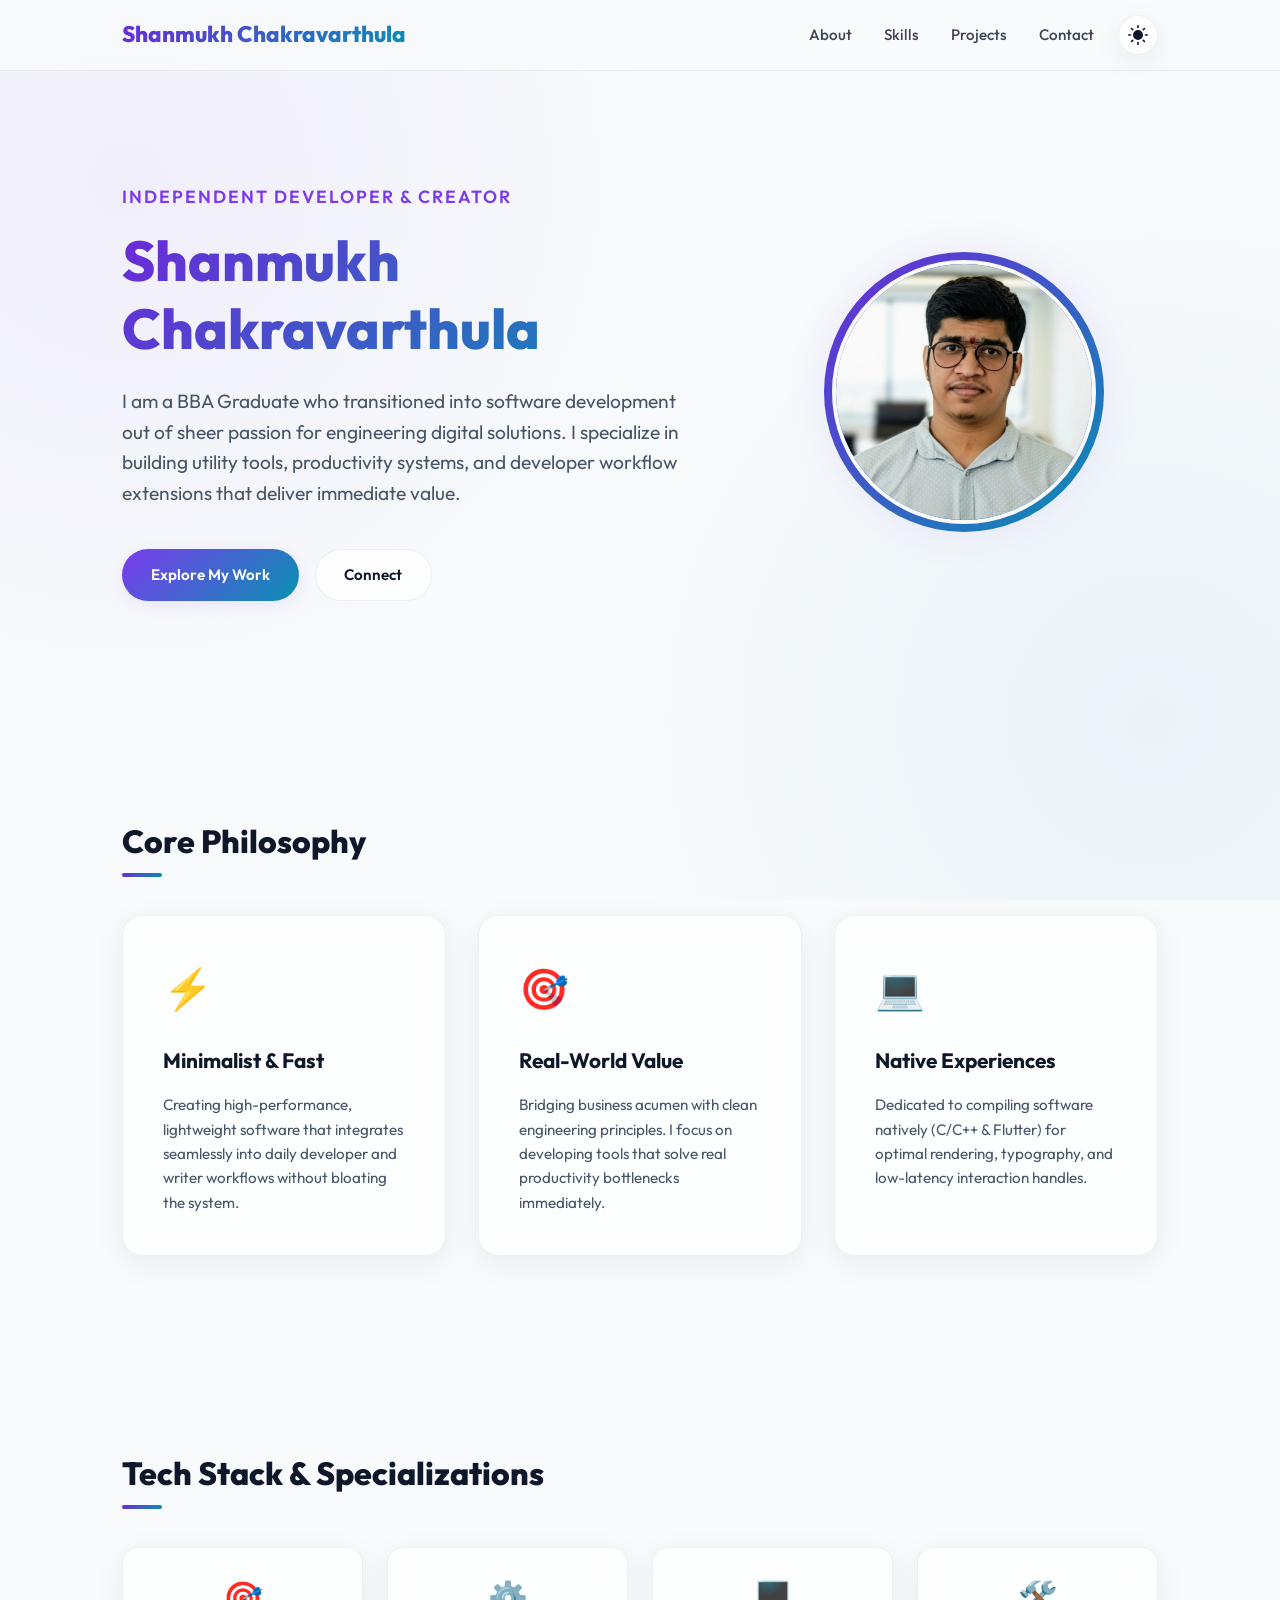
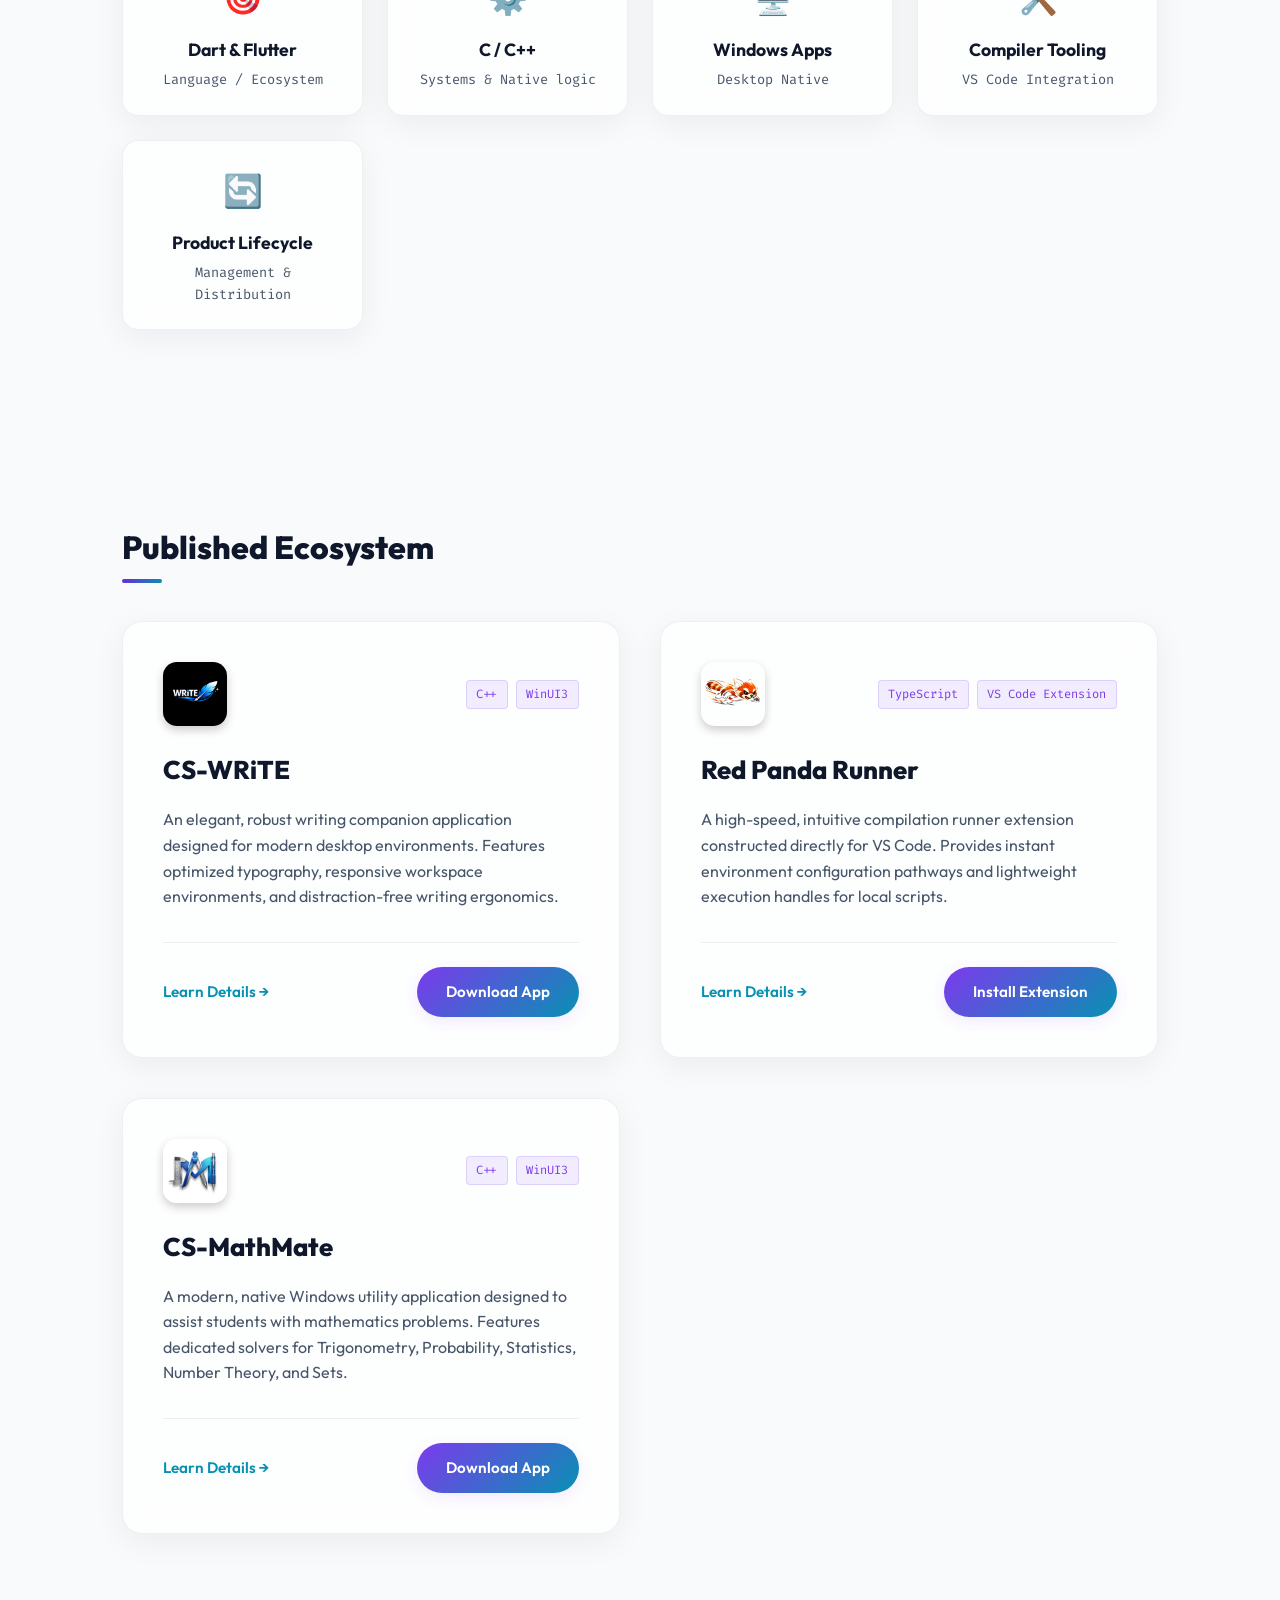
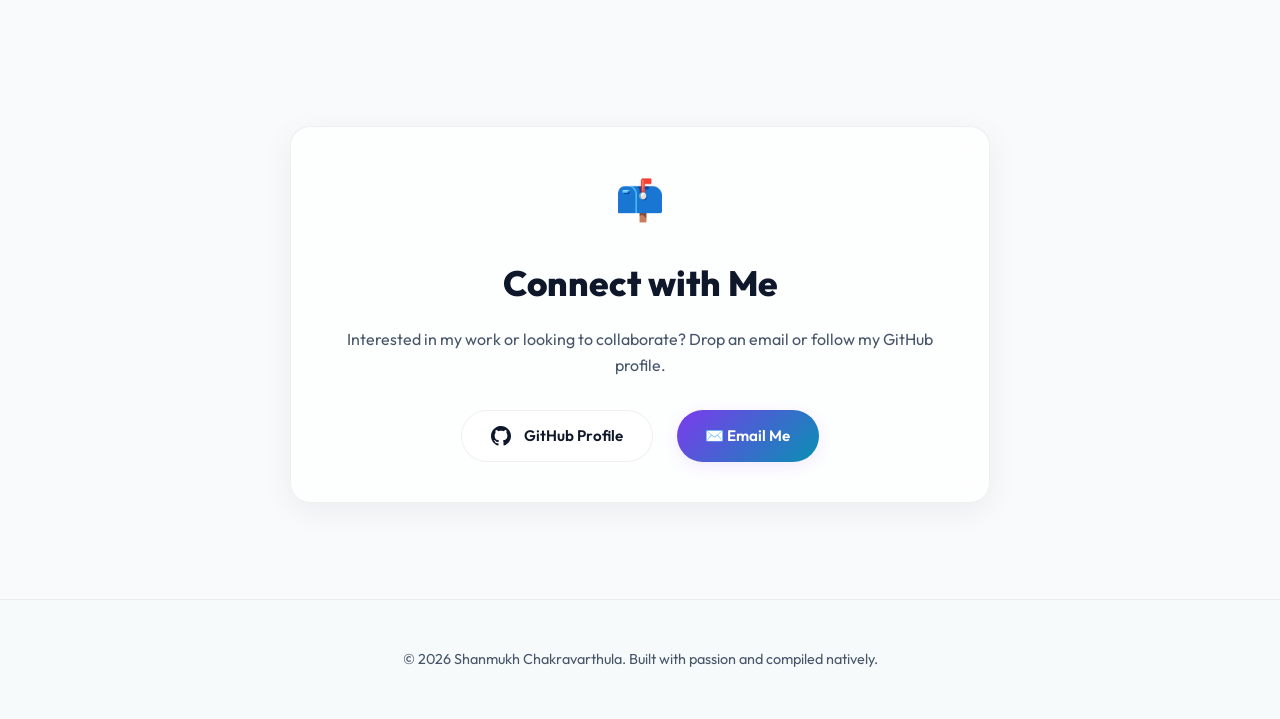
==== index.html @ ce181f71 "Initialize premium personal portfolio website with custom subpages" ====
<!DOCTYPE html>
<html lang="en">
<head>
    <meta charset="UTF-8">
    <meta http-equiv="X-UA-Compatible" content="IE=edge">
    <meta name="viewport" content="width=device-width, initial-scale=1.0">
    <title>Shanmukh Chakravarthula | Portfolio</title>
    
    <!-- Meta Descriptions for SEO -->
    <meta name="description" content="Portfolio of Shanmukh Chakravarthula - A BBA graduate turned Software Developer specializing in utility tools, productivity systems, and native developer workflow extensions.">
    <meta name="keywords" content="Shanmukh Chakravarthula, Software Developer, Flutter, Dart, C, C++, CS-WRiTE, Red Panda Runner, Developer Tooling">
    
    <!-- Open Graph / Facebook -->
    <meta property="og:type" content="website">
    <meta property="og:url" content="https://shanmukh-chakravarthula.github.io/">
    <meta property="og:title" content="Shanmukh Chakravarthula | Portfolio">
    <meta property="og:description" content="Utility tools, productivity systems, and developer workflow extensions. Built with Dart, Flutter, C, and C++.">
    
    <!-- Stylesheets -->
    <link rel="stylesheet" href="style.css">
</head>
<body>

    <!-- Header / Navbar -->
    <header>
        <div class="container nav-wrapper">
            <a href="index.html" class="logo" id="nav-logo">Shanmukh Chakravarthula</a>
            <div class="nav-actions">
                <ul class="nav-links">
                    <li><a href="#about">About</a></li>
                    <li><a href="#tech">Skills</a></li>
                    <li><a href="#projects">Projects</a></li>
                    <li><a href="#contact">Contact</a></li>
                </ul>
                <button class="theme-toggle-btn" aria-label="Toggle theme" id="theme-toggle">
                    <!-- Sun Icon -->
                    <svg class="sun-icon" viewBox="0 0 24 24" fill="none" stroke="currentColor" stroke-width="2" stroke-linecap="round" stroke-linejoin="round">
                        <circle cx="12" cy="12" r="5"></circle>
                        <line x1="12" y1="1" x2="12" y2="3"></line>
                        <line x1="12" y1="21" x2="12" y2="23"></line>
                        <line x1="4.22" y1="4.22" x2="5.64" y2="5.64"></line>
                        <line x1="18.36" y1="18.36" x2="19.78" y2="19.78"></line>
                        <line x1="1" y1="12" x2="3" y2="12"></line>
                        <line x1="21" y1="12" x2="23" y2="12"></line>
                        <line x1="4.22" y1="19.78" x2="5.64" y2="18.36"></line>
                        <line x1="18.36" y1="5.64" x2="19.78" y2="4.22"></line>
                    </svg>
                    <!-- Moon Icon -->
                    <svg class="moon-icon" viewBox="0 0 24 24" fill="none" stroke="currentColor" stroke-width="2" stroke-linecap="round" stroke-linejoin="round">
                        <path d="M21 12.79A9 9 0 1 1 11.21 3 7 7 0 0 0 21 12.79z"></path>
                    </svg>
                </button>
            </div>
        </div>
    </header>

    <!-- Hero Section -->
    <section class="hero" id="home">
        <div class="container hero-grid">
            <div class="hero-content">
                <span class="hero-subtitle">Independent Developer & Creator</span>
                <h1 class="hero-title">Shanmukh Chakravarthula</h1>
                <p class="hero-desc">
                    I am a BBA Graduate who transitioned into software development out of sheer passion for engineering digital solutions. I specialize in building utility tools, productivity systems, and developer workflow extensions that deliver immediate value.
                </p>
                <div class="hero-buttons">
                    <a href="#projects" class="btn btn-primary" id="btn-hero-projects">Explore My Work</a>
                    <a href="#contact" class="btn btn-secondary" id="btn-hero-contact">Connect</a>
                </div>
            </div>
            <div class="hero-avatar">
                <div class="avatar-wrapper">
                    <img src="assets/profile.webp" alt="Shanmukh Chakravarthula Profile">
                </div>
            </div>
        </div>
    </section>

    <!-- About / Philosophy Section -->
    <section class="section" id="about">
        <div class="container">
            <h2 class="section-title">Core Philosophy</h2>
            <div class="philosophy-grid">
                <!-- Card 1 -->
                <div class="glass-card">
                    <span class="card-icon">⚡</span>
                    <h3 class="card-title">Minimalist & Fast</h3>
                    <p class="card-desc">Creating high-performance, lightweight software that integrates seamlessly into daily developer and writer workflows without bloating the system.</p>
                </div>
                <!-- Card 2 -->
                <div class="glass-card">
                    <span class="card-icon">🎯</span>
                    <h3 class="card-title">Real-World Value</h3>
                    <p class="card-desc">Bridging business acumen with clean engineering principles. I focus on developing tools that solve real productivity bottlenecks immediately.</p>
                </div>
                <!-- Card 3 -->
                <div class="glass-card">
                    <span class="card-icon">💻</span>
                    <h3 class="card-title">Native Experiences</h3>
                    <p class="card-desc">Dedicated to compiling software natively (C/C++ & Flutter) for optimal rendering, typography, and low-latency interaction handles.</p>
                </div>
            </div>
        </div>
    </section>

    <!-- Tech Stack Section -->
    <section class="section" id="tech">
        <div class="container">
            <h2 class="section-title">Tech Stack & Specializations</h2>
            <div class="tech-grid">
                <!-- Tech 1 -->
                <div class="tech-card">
                    <div class="tech-logo">🎯</div>
                    <div class="tech-name">Dart & Flutter</div>
                    <div class="tech-type">Language / Ecosystem</div>
                </div>
                <!-- Tech 2 -->
                <div class="tech-card">
                    <div class="tech-logo">⚙️</div>
                    <div class="tech-name">C / C++</div>
                    <div class="tech-type">Systems & Native logic</div>
                </div>
                <!-- Tech 3 -->
                <div class="tech-card">
                    <div class="tech-logo">🖥️</div>
                    <div class="tech-name">Windows Apps</div>
                    <div class="tech-type">Desktop Native</div>
                </div>
                <!-- Tech 4 -->
                <div class="tech-card">
                    <div class="tech-logo">🛠️</div>
                    <div class="tech-name">Compiler Tooling</div>
                    <div class="tech-type">VS Code Integration</div>
                </div>
                <!-- Tech 5 -->
                <div class="tech-card">
                    <div class="tech-logo">🔄</div>
                    <div class="tech-name">Product Lifecycle</div>
                    <div class="tech-type">Management & Distribution</div>
                </div>
            </div>
        </div>
    </section>

    <!-- Projects Section -->
    <section class="section" id="projects">
        <div class="container">
            <h2 class="section-title">Published Ecosystem</h2>
            <div class="projects-grid">
                
                <!-- Project: CS-WRiTE -->
                <div class="glass-card project-card">
                    <div class="project-header">
                        <img src="assets/cs-write.png" alt="CS-WRiTE Logo" class="project-logo-img">
                        <div class="project-tags">
                            <span class="tag">C++</span>
                            <span class="tag">WinUI3</span>
                        </div>
                    </div>
                    <a href="cs-write.html" class="project-name-link" id="link-cs-write">CS-WRiTE</a>
                    <p class="project-desc">
                        An elegant, robust writing companion application designed for modern desktop environments. Features optimized typography, responsive workspace environments, and distraction-free writing ergonomics.
                    </p>
                    <div class="project-footer">
                        <a href="cs-write.html" class="project-link-local" id="link-learn-cs-write">Learn Details &rarr;</a>
                        <a href="https://apps.microsoft.com/detail/9NC2K0ZTNJC6?hl=en-us&gl=IN&ocid=pdpshare" target="_blank" rel="noopener noreferrer" class="btn btn-primary" id="btn-dl-cs-write">Download App</a>
                    </div>
                </div>

                <!-- Project: Red Panda Runner -->
                <div class="glass-card project-card">
                    <div class="project-header">
                        <img src="assets/red-panda-runner.png" alt="Red Panda Runner Logo" class="project-logo-img">
                        <div class="project-tags">
                            <span class="tag">TypeScript</span>
                            <span class="tag">VS Code Extension</span>
                        </div>
                    </div>
                    <a href="red-panda-runner.html" class="project-name-link" id="link-red-panda-runner">Red Panda Runner</a>
                    <p class="project-desc">
                        A high-speed, intuitive compilation runner extension constructed directly for VS Code. Provides instant environment configuration pathways and lightweight execution handles for local scripts.
                    </p>
                    <div class="project-footer">
                        <a href="red-panda-runner.html" class="project-link-local" id="link-learn-red-panda">Learn Details &rarr;</a>
                        <a href="https://marketplace.visualstudio.com/items?itemName=Shanmukh-Chakravarthula.red-panda-runner" target="_blank" rel="noopener noreferrer" class="btn btn-primary" id="btn-dl-red-panda">Install Extension</a>
                    </div>
                </div>

                <!-- Project: CS-MathMate -->
                <div class="glass-card project-card">
                    <div class="project-header">
                        <img src="assets/cs-mathmate.webp" alt="CS-MathMate Logo" class="project-logo-img">
                        <div class="project-tags">
                            <span class="tag">C++</span>
                            <span class="tag">WinUI3</span>
                        </div>
                    </div>
                    <a href="cs-mathmate.html" class="project-name-link" id="link-cs-mathmate">CS-MathMate</a>
                    <p class="project-desc">
                        A modern, native Windows utility application designed to assist students with mathematics problems. Features dedicated solvers for Trigonometry, Probability, Statistics, Number Theory, and Sets.
                    </p>
                    <div class="project-footer">
                        <a href="cs-mathmate.html" class="project-link-local" id="link-learn-cs-mathmate">Learn Details &rarr;</a>
                        <a href="https://apps.microsoft.com/detail/9p4pvxg3t9zk?hl=en-US&gl=IN" target="_blank" rel="noopener noreferrer" class="btn btn-primary" id="btn-dl-cs-mathmate">Download App</a>
                    </div>
                </div>

            </div>
        </div>
    </section>

    <!-- Contact Section -->
    <section class="section" id="contact">
        <div class="container">
            <div class="glass-card contact-card">
                <span class="card-icon">📫</span>
                <h2 class="contact-title">Connect with Me</h2>
                <p class="contact-desc">
                    Interested in my work or looking to collaborate? Drop an email or follow my GitHub profile.
                </p>
                <div class="contact-links">
                    <a href="https://github.com/Shanmukh-Chakravarthula" target="_blank" rel="noopener noreferrer" class="btn btn-secondary" id="btn-contact-github">
                        <svg width="20" height="20" fill="currentColor" viewBox="0 0 24 24" style="vertical-align: middle; margin-right: 5px;">
                            <path d="M12 0c-6.626 0-12 5.373-12 12 0 5.302 3.438 9.8 8.207 11.387.599.111.793-.261.793-.577v-2.234c-3.338.726-4.033-1.416-4.033-1.416-.546-1.387-1.333-1.756-1.333-1.756-1.089-.745.083-.729.083-.729 1.205.084 1.839 1.237 1.839 1.237 1.07 1.834 2.807 1.304 3.492.997.107-.775.418-1.305.762-1.604-2.665-.305-5.467-1.334-5.467-5.931 0-1.311.469-2.381 1.236-3.221-.124-.303-.535-1.524.117-3.176 0 0 1.008-.322 3.301 1.23.957-.266 1.983-.399 3.003-.404 1.02.005 2.047.138 3.006.404 2.291-1.552 3.297-1.23 3.297-1.23.653 1.653.242 2.874.118 3.176.77.84 1.235 1.911 1.235 3.221 0 4.609-2.807 5.624-5.479 5.921.43.372.823 1.102.823 2.222v3.293c0 .319.192.694.801.576 4.765-1.589 8.199-6.086 8.199-11.386 0-6.627-5.373-12-12-12z"/>
                        </svg>
                        GitHub Profile
                    </a>
                    <a href="mailto:correct_18wavy@icloud.com" class="btn btn-primary" id="btn-contact-email">
                        ✉️ Email Me
                    </a>
                </div>
            </div>
        </div>
    </section>

    <!-- Footer -->
    <footer>
        <div class="container">
            <p class="footer-text">&copy; 2026 Shanmukh Chakravarthula. Built with passion and compiled natively.</p>
        </div>
    </footer>

    <!-- Scripts -->
    <script src="script.js"></script>
</body>
</html>
---- style.css ----
@import url('https://fonts.googleapis.com/css2?family=Outfit:wght@300;400;500;600;700;800&family=Fira+Code:wght@400;500&display=swap');

:root {
    --bg-color: #080c14;
    --bg-glow-1: radial-gradient(circle at 10% 20%, rgba(139, 92, 246, 0.15) 0%, transparent 40%);
    --bg-glow-2: radial-gradient(circle at 90% 80%, rgba(6, 182, 212, 0.12) 0%, transparent 40%);
    --card-bg: rgba(17, 24, 39, 0.6);
    --card-border: rgba(255, 255, 255, 0.06);
    --card-hover-border: rgba(139, 92, 246, 0.4);
    --text-color: #f3f4f6;
    --text-muted: #9ca3af;
    --accent-1: #8b5cf6; /* Indigo/Violet */
    --accent-2: #06b6d4; /* Cyan */
    --gradient-hero: linear-gradient(135deg, #a78bfa, #06b6d4);
    --gradient-btn: linear-gradient(135deg, #7c3aed, #0891b2);
    --gradient-btn-hover: linear-gradient(135deg, #6d28d9, #0891b2);
    --nav-bg: rgba(8, 12, 20, 0.7);
    --shadow-color: rgba(0, 0, 0, 0.4);
    --glow-color: rgba(139, 92, 246, 0.2);
    --card-shadow: 0 8px 32px 0 rgba(0, 0, 0, 0.37);
    --font-sans: 'Outfit', sans-serif;
    --font-mono: 'Fira Code', monospace;
    --transition: all 0.4s cubic-bezier(0.16, 1, 0.3, 1);
}

[data-theme="light"] {
    --bg-color: #f8fafc;
    --bg-glow-1: radial-gradient(circle at 10% 20%, rgba(124, 58, 237, 0.06) 0%, transparent 40%);
    --bg-glow-2: radial-gradient(circle at 90% 80%, rgba(8, 145, 178, 0.06) 0%, transparent 40%);
    --card-bg: rgba(255, 255, 255, 0.75);
    --card-border: rgba(0, 0, 0, 0.06);
    --card-hover-border: rgba(124, 58, 237, 0.3);
    --text-color: #0f172a;
    --text-muted: #475569;
    --accent-1: #7c3aed;
    --accent-2: #0891b2;
    --gradient-hero: linear-gradient(135deg, #6d28d9, #0891b2);
    --gradient-btn: linear-gradient(135deg, #7c3aed, #0891b2);
    --gradient-btn-hover: linear-gradient(135deg, #6d28d9, #0e7490);
    --nav-bg: rgba(248, 250, 252, 0.8);
    --shadow-color: rgba(15, 23, 42, 0.08);
    --glow-color: rgba(124, 58, 237, 0.1);
    --card-shadow: 0 8px 32px 0 rgba(15, 23, 42, 0.06);
}

* {
    margin: 0;
    padding: 0;
    box-sizing: border-box;
}

html {
    scroll-behavior: smooth;
}

body {
    background-color: var(--bg-color);
    background-image: var(--bg-glow-1), var(--bg-glow-2);
    background-attachment: fixed;
    color: var(--text-color);
    font-family: var(--font-sans);
    line-height: 1.6;
    overflow-x: hidden;
    transition: background-color 0.5s ease, color 0.5s ease;
}

/* Scrollbar Customization */
::-webkit-scrollbar {
    width: 8px;
}
::-webkit-scrollbar-track {
    background: var(--bg-color);
}
::-webkit-scrollbar-thumb {
    background: var(--card-border);
    border-radius: 4px;
}
::-webkit-scrollbar-thumb:hover {
    background: var(--accent-1);
}

/* Common Layout Containers */
.container {
    max-width: 1100px;
    margin: 0 auto;
    padding: 0 2rem;
}

/* Header & Navigation */
header {
    position: fixed;
    top: 0;
    left: 0;
    width: 100%;
    z-index: 1000;
    background-color: var(--nav-bg);
    backdrop-filter: blur(12px);
    -webkit-backdrop-filter: blur(12px);
    border-bottom: 1px solid var(--card-border);
    transition: var(--transition);
}

header.scrolled {
    box-shadow: var(--card-shadow);
}

.nav-wrapper {
    display: flex;
    justify-content: space-between;
    align-items: center;
    height: 70px;
}

.logo {
    font-size: 1.4rem;
    font-weight: 800;
    text-decoration: none;
    color: var(--text-color);
    background: var(--gradient-hero);
    -webkit-background-clip: text;
    -webkit-text-fill-color: transparent;
    transition: var(--transition);
}

.nav-actions {
    display: flex;
    align-items: center;
    gap: 1.5rem;
}

.nav-links {
    display: flex;
    align-items: center;
    list-style: none;
    gap: 2rem;
}

.nav-links a {
    text-decoration: none;
    color: var(--text-color);
    font-weight: 500;
    font-size: 0.95rem;
    transition: var(--transition);
    opacity: 0.8;
}

.nav-links a:hover {
    color: var(--accent-1);
    opacity: 1;
}

/* Theme Toggle Button */
.theme-toggle-btn {
    background: none;
    border: 1px solid var(--card-border);
    cursor: pointer;
    width: 40px;
    height: 40px;
    border-radius: 50%;
    display: flex;
    align-items: center;
    justify-content: center;
    color: var(--text-color);
    background-color: var(--card-bg);
    transition: var(--transition);
    box-shadow: var(--card-shadow);
}

.theme-toggle-btn:hover {
    border-color: var(--accent-1);
    transform: scale(1.05);
}

.theme-toggle-btn svg {
    width: 20px;
    height: 20px;
    fill: currentColor;
    transition: transform 0.5s ease;
}

[data-theme="light"] .theme-toggle-btn svg.moon-icon {
    display: none;
}
[data-theme="dark"] .theme-toggle-btn svg.sun-icon {
    display: none;
}

/* Hero Section */
.hero {
    padding: 10rem 0 6rem 0;
    position: relative;
    display: flex;
    align-items: center;
    min-height: 80vh;
}

.hero-grid {
    display: grid;
    grid-template-columns: 1.2fr 0.8fr;
    gap: 4rem;
    align-items: center;
}

.hero-content {
    display: flex;
    flex-direction: column;
}

.hero-subtitle {
    font-size: 1.1rem;
    font-weight: 600;
    color: var(--accent-1);
    letter-spacing: 2px;
    text-transform: uppercase;
    margin-bottom: 1rem;
}

.hero-title {
    font-size: 3.5rem;
    font-weight: 800;
    line-height: 1.2;
    margin-bottom: 1.5rem;
    background: var(--gradient-hero);
    -webkit-background-clip: text;
    -webkit-text-fill-color: transparent;
}

.hero-desc {
    font-size: 1.2rem;
    color: var(--text-muted);
    margin-bottom: 2.5rem;
    max-width: 600px;
}

.hero-buttons {
    display: flex;
    gap: 1rem;
}

.btn {
    display: inline-flex;
    align-items: center;
    justify-content: center;
    padding: 0.8rem 1.8rem;
    border-radius: 50px;
    font-weight: 600;
    font-size: 0.95rem;
    text-decoration: none;
    transition: var(--transition);
    cursor: pointer;
    gap: 0.5rem;
}

.btn-primary {
    background: var(--gradient-btn);
    color: #fff;
    border: none;
    box-shadow: 0 4px 15px var(--glow-color);
}

.btn-primary:hover {
    background: var(--gradient-btn-hover);
    transform: translateY(-2px);
    box-shadow: 0 6px 20px var(--glow-color);
}

.btn-secondary {
    background-color: var(--card-bg);
    color: var(--text-color);
    border: 1px solid var(--card-border);
}

.btn-secondary:hover {
    border-color: var(--accent-1);
    transform: translateY(-2px);
}

.hero-avatar {
    position: relative;
    display: flex;
    justify-content: center;
}

.avatar-wrapper {
    position: relative;
    width: 280px;
    height: 280px;
    border-radius: 50%;
    padding: 8px;
    background: var(--gradient-hero);
    box-shadow: 0 0 40px var(--glow-color);
    animation: float 6s ease-in-out infinite;
}

.avatar-wrapper img {
    width: 100%;
    height: 100%;
    border-radius: 50%;
    object-fit: cover;
    background-color: var(--bg-color);
    border: 4px solid var(--bg-color);
}

@keyframes float {
    0%, 100% { transform: translateY(0px); }
    50% { transform: translateY(-10px); }
}

/* Sections General */
.section {
    padding: 6rem 0;
}

.section-title {
    font-size: 2rem;
    font-weight: 800;
    margin-bottom: 3rem;
    position: relative;
    display: inline-block;
}

.section-title::after {
    content: '';
    position: absolute;
    bottom: -10px;
    left: 0;
    width: 40px;
    height: 4px;
    background: var(--gradient-hero);
    border-radius: 2px;
}

/* About / Philosophy Cards */
.philosophy-grid {
    display: grid;
    grid-template-columns: repeat(auto-fit, minmax(300px, 1fr));
    gap: 2rem;
}

.glass-card {
    background-color: var(--card-bg);
    border: 1px solid var(--card-border);
    border-radius: 20px;
    padding: 2.5rem;
    box-shadow: var(--card-shadow);
    backdrop-filter: blur(12px);
    -webkit-backdrop-filter: blur(12px);
    transition: var(--transition);
}

.glass-card:hover {
    border-color: var(--card-hover-border);
    transform: translateY(-5px);
    box-shadow: 0 12px 40px var(--glow-color);
}

.card-icon {
    font-size: 2.5rem;
    margin-bottom: 1.5rem;
    display: inline-block;
}

.card-title {
    font-size: 1.3rem;
    font-weight: 700;
    margin-bottom: 1rem;
}

.card-desc {
    color: var(--text-muted);
    font-size: 0.95rem;
}

/* Tech Stack Section */
.tech-grid {
    display: grid;
    grid-template-columns: repeat(auto-fit, minmax(220px, 1fr));
    gap: 1.5rem;
}

.tech-card {
    background-color: var(--card-bg);
    border: 1px solid var(--card-border);
    border-radius: 16px;
    padding: 1.5rem;
    text-align: center;
    box-shadow: var(--card-shadow);
    backdrop-filter: blur(12px);
    -webkit-backdrop-filter: blur(12px);
    transition: var(--transition);
}

.tech-card:hover {
    border-color: var(--accent-2);
    transform: scale(1.03);
}

.tech-logo {
    font-size: 2rem;
    margin-bottom: 0.8rem;
}

.tech-name {
    font-weight: 700;
    font-size: 1.1rem;
    margin-bottom: 0.3rem;
}

.tech-type {
    font-size: 0.85rem;
    color: var(--text-muted);
    font-family: var(--font-mono);
}

/* Projects Section */
.projects-grid {
    display: grid;
    grid-template-columns: repeat(auto-fit, minmax(400px, 1fr));
    gap: 2.5rem;
}

@media (max-width: 768px) {
    .projects-grid {
        grid-template-columns: 1fr;
    }
}

.project-card {
    display: flex;
    flex-direction: column;
    height: 100%;
}

.project-header {
    display: flex;
    justify-content: space-between;
    align-items: center;
    margin-bottom: 1.5rem;
}

.project-logo-img {
    width: 64px;
    height: 64px;
    border-radius: 14px;
    object-fit: cover;
    box-shadow: 0 4px 10px rgba(0,0,0,0.2);
}

.project-tags {
    display: flex;
    gap: 0.5rem;
}

.tag {
    font-family: var(--font-mono);
    font-size: 0.75rem;
    padding: 0.25rem 0.6rem;
    border-radius: 4px;
    background-color: rgba(139, 92, 246, 0.1);
    color: var(--accent-1);
    border: 1px solid rgba(139, 92, 246, 0.2);
}

.project-name-link {
    font-size: 1.6rem;
    font-weight: 800;
    color: var(--text-color);
    text-decoration: none;
    margin-bottom: 1rem;
    display: inline-block;
    transition: var(--transition);
}

.project-name-link:hover {
    color: var(--accent-1);
    padding-left: 5px;
}

.project-desc {
    color: var(--text-muted);
    font-size: 1rem;
    margin-bottom: 2rem;
    flex-grow: 1;
}

.project-footer {
    display: flex;
    justify-content: space-between;
    align-items: center;
    border-top: 1px solid var(--card-border);
    padding-top: 1.5rem;
}

.project-link-local {
    text-decoration: none;
    color: var(--accent-2);
    font-weight: 600;
    font-size: 0.95rem;
    display: inline-flex;
    align-items: center;
    gap: 0.3rem;
    transition: var(--transition);
}

.project-link-local:hover {
    color: var(--accent-1);
    transform: translateX(3px);
}

/* Contact Section */
.contact-card {
    text-align: center;
    max-width: 700px;
    margin: 0 auto;
}

.contact-title {
    font-size: 2.2rem;
    font-weight: 800;
    margin-bottom: 1rem;
}

.contact-desc {
    color: var(--text-muted);
    margin-bottom: 2rem;
}

.contact-links {
    display: flex;
    justify-content: center;
    gap: 1.5rem;
    flex-wrap: wrap;
}

/* Subpage Specific Styles */
.subpage-hero {
    padding: 10rem 0 4rem 0;
    text-align: center;
    position: relative;
}

.btn-back {
    position: absolute;
    top: 100px;
    left: 2rem;
    text-decoration: none;
    color: var(--text-muted);
    font-weight: 600;
    display: inline-flex;
    align-items: center;
    gap: 0.5rem;
    transition: var(--transition);
    border: 1px solid var(--card-border);
    padding: 0.5rem 1.2rem;
    border-radius: 30px;
    background-color: var(--card-bg);
}

@media (max-width: 768px) {
    .btn-back {
        position: static;
        margin-bottom: 2rem;
    }
}

.btn-back:hover {
    color: var(--accent-1);
    border-color: var(--accent-1);
    transform: translateX(-3px);
}

.subpage-logo {
    width: 100px;
    height: 100px;
    border-radius: 20px;
    object-fit: cover;
    margin: 0 auto 2rem auto;
    box-shadow: 0 10px 25px rgba(0,0,0,0.3);
}

.subpage-title {
    font-size: 3rem;
    font-weight: 800;
    margin-bottom: 1rem;
    background: var(--gradient-hero);
    -webkit-background-clip: text;
    -webkit-text-fill-color: transparent;
}

.subpage-tagline {
    font-size: 1.2rem;
    color: var(--text-muted);
    max-width: 600px;
    margin: 0 auto 2rem auto;
}

.subpage-details {
    display: grid;
    grid-template-columns: 1.3fr 0.7fr;
    gap: 4rem;
    margin-top: 4rem;
}

@media (max-width: 768px) {
    .subpage-details {
        grid-template-columns: 1fr;
        gap: 2rem;
    }
}

.features-list {
    display: flex;
    flex-direction: column;
    gap: 1.5rem;
}

.feature-item {
    display: flex;
    gap: 1rem;
}

.feature-bullet {
    color: var(--accent-1);
    font-size: 1.5rem;
    line-height: 1;
}

.feature-title {
    font-weight: 700;
    font-size: 1.15rem;
    margin-bottom: 0.25rem;
}

.feature-desc {
    color: var(--text-muted);
}

.sidebar-card {
    position: sticky;
    top: 100px;
    height: fit-content;
}

.meta-info-title {
    font-weight: 700;
    font-size: 1.1rem;
    margin-bottom: 0.5rem;
    color: var(--text-color);
}

.meta-info-value {
    color: var(--text-muted);
    font-family: var(--font-mono);
    font-size: 0.9rem;
    margin-bottom: 1.5rem;
}

/* Footer Styling */
footer {
    padding: 3rem 0;
    border-top: 1px solid var(--card-border);
    text-align: center;
    background-color: var(--nav-bg);
}

.footer-text {
    font-size: 0.9rem;
    color: var(--text-muted);
}

/* Responsive Overrides */
@media (max-width: 900px) {
    .hero-grid {
        grid-template-columns: 1fr;
        gap: 3rem;
        text-align: center;
    }
    .hero-content {
        align-items: center;
    }
    .hero-avatar {
        order: -1;
    }
    .hero-title {
        font-size: 2.8rem;
    }
    .nav-links {
        display: none; /* Can be refined with responsive drawer later */
    }
}
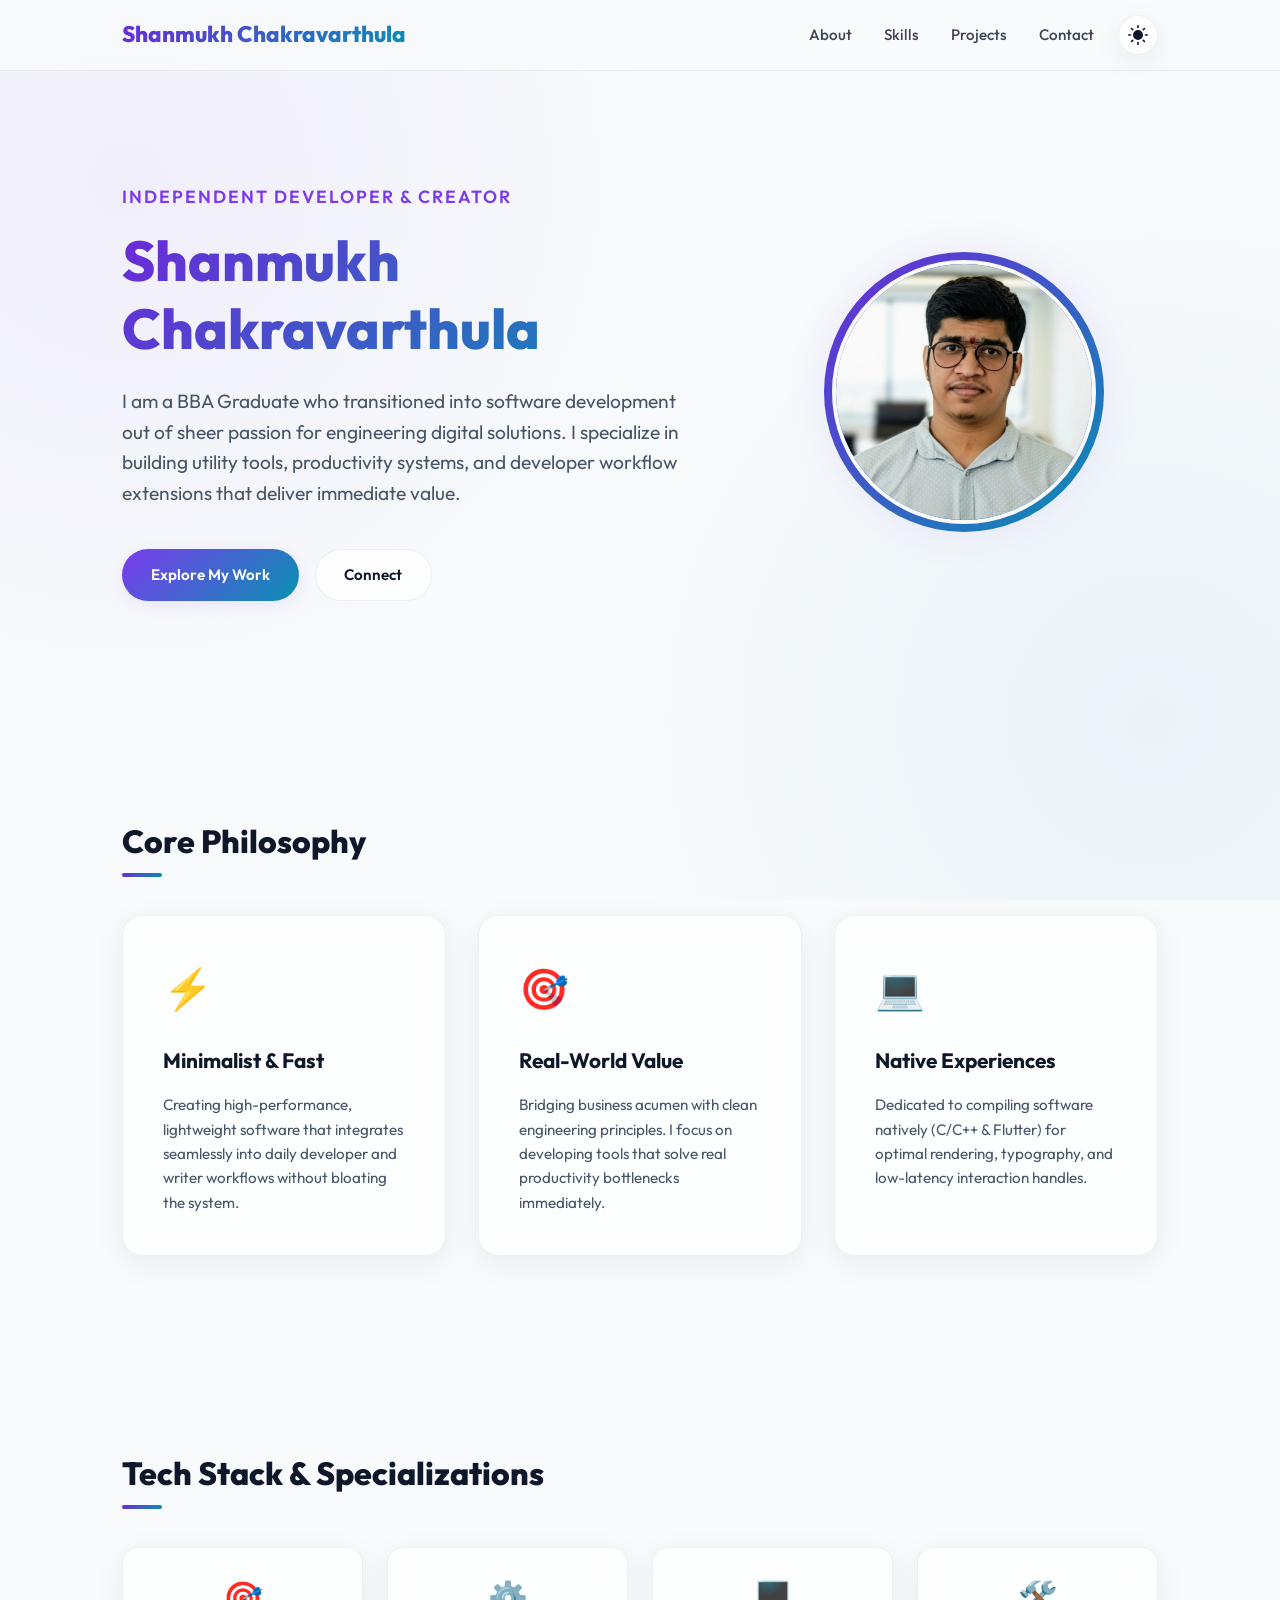
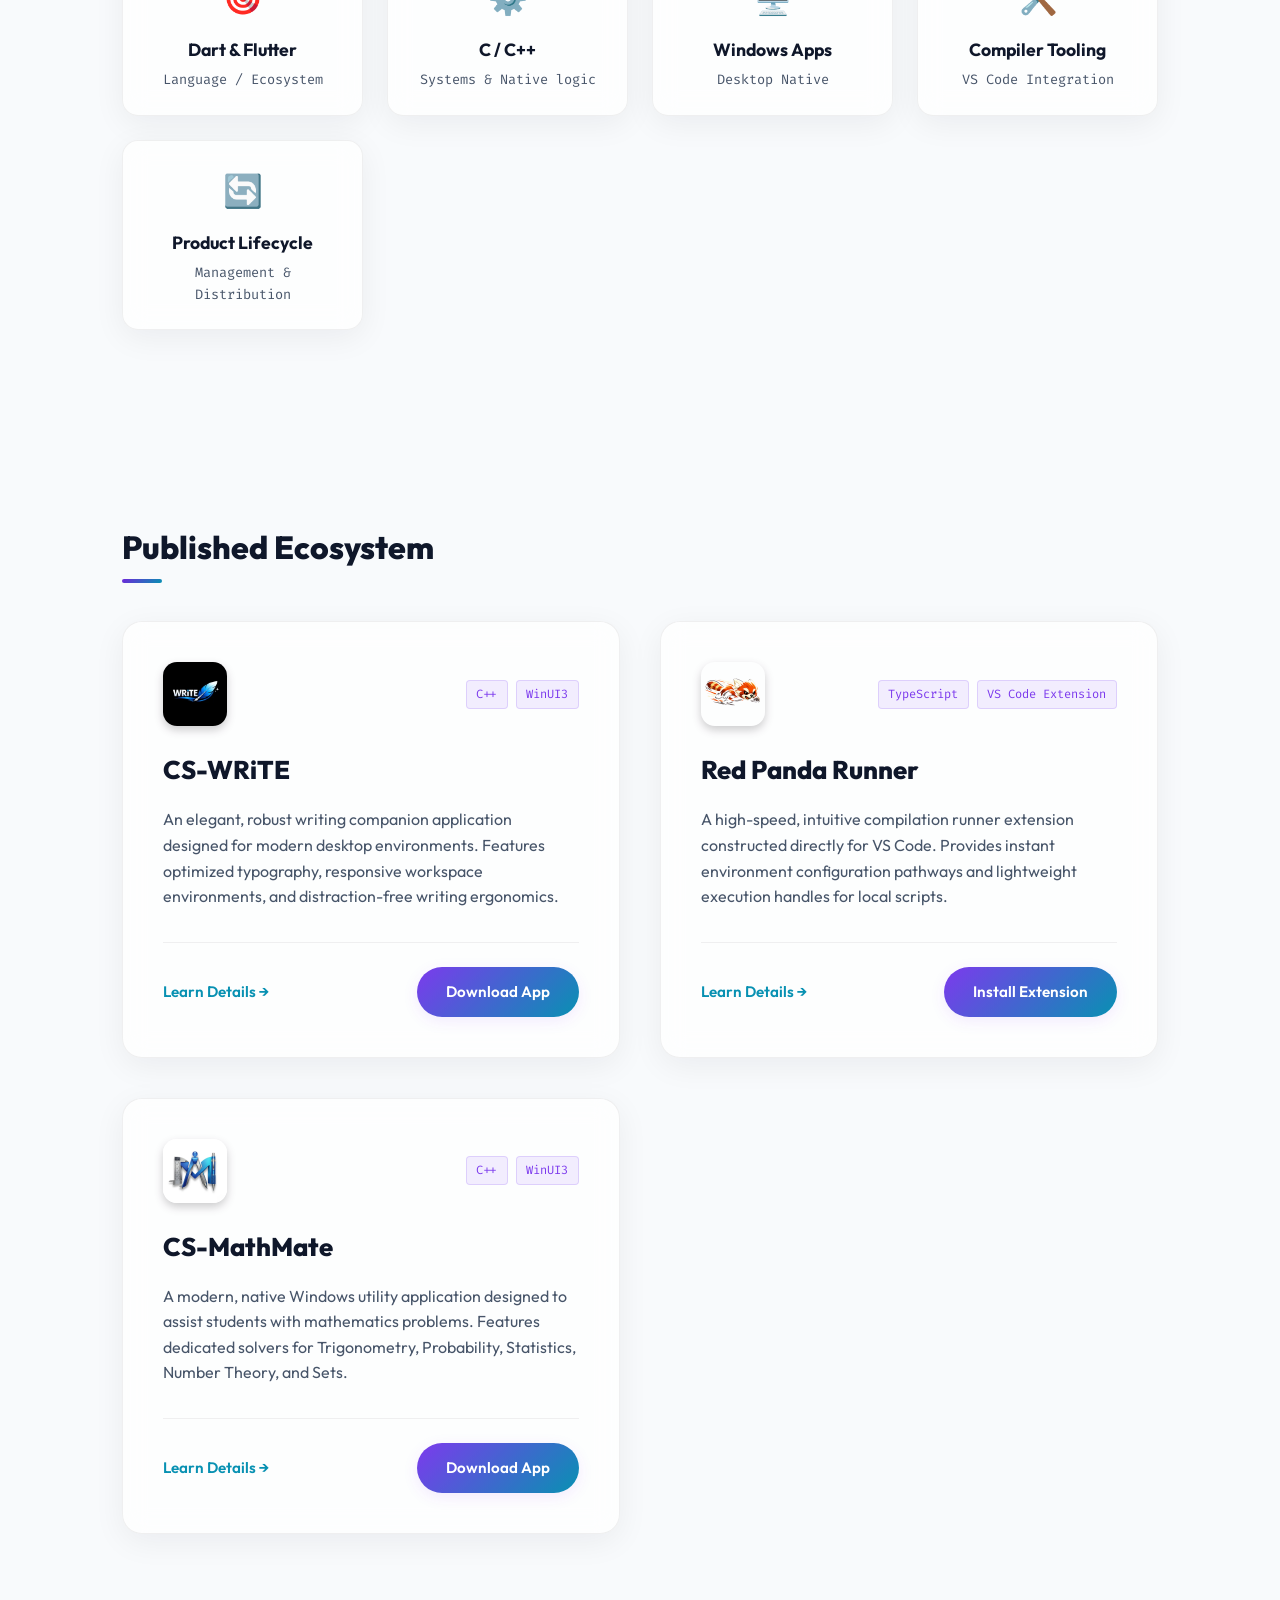
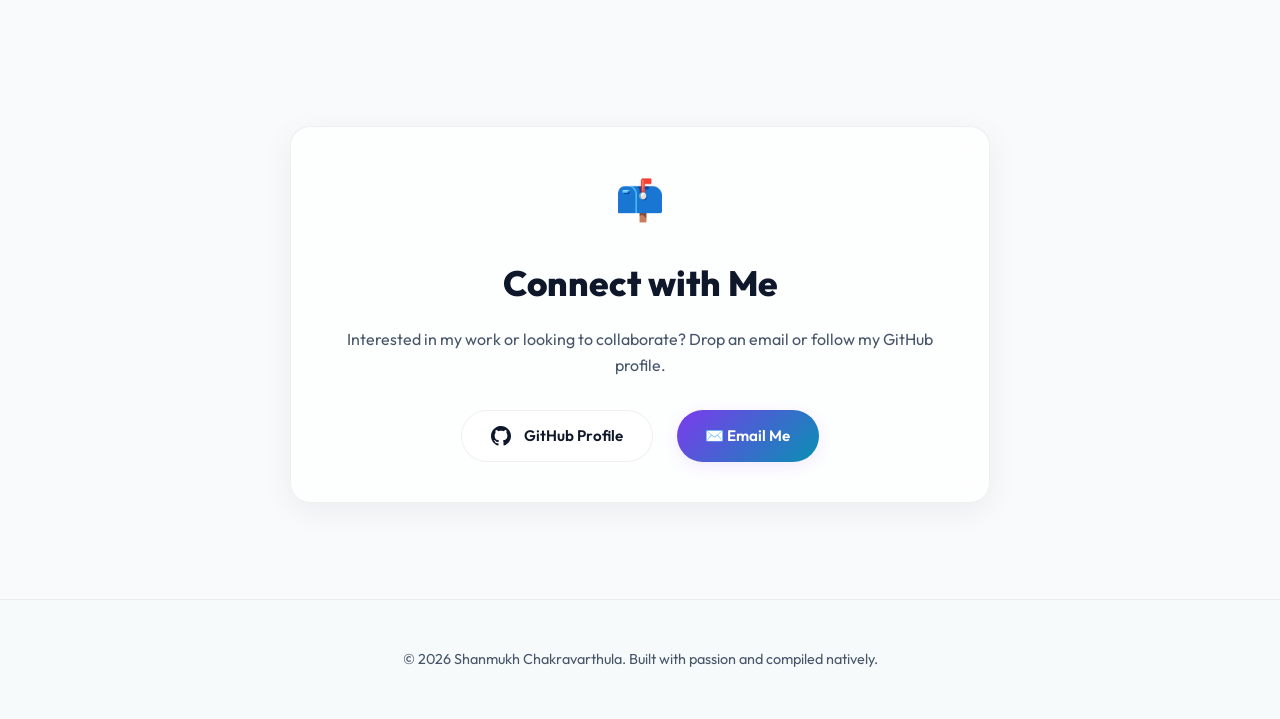
==== commit 6b5624ba: "Optimize project logo assets to WebP and simplify README" ====
--- a/index.html
+++ b/index.html
@@ -151,7 +151,7 @@
                 <!-- Project: CS-WRiTE -->
                 <div class="glass-card project-card">
                     <div class="project-header">
-                        <img src="assets/cs-write.png" alt="CS-WRiTE Logo" class="project-logo-img">
+                        <img src="assets/cs-write.webp" alt="CS-WRiTE Logo" class="project-logo-img">
                         <div class="project-tags">
                             <span class="tag">C++</span>
                             <span class="tag">WinUI3</span>
@@ -170,7 +170,7 @@
                 <!-- Project: Red Panda Runner -->
                 <div class="glass-card project-card">
                     <div class="project-header">
-                        <img src="assets/red-panda-runner.png" alt="Red Panda Runner Logo" class="project-logo-img">
+                        <img src="assets/red-panda-runner.webp" alt="Red Panda Runner Logo" class="project-logo-img">
                         <div class="project-tags">
                             <span class="tag">TypeScript</span>
                             <span class="tag">VS Code Extension</span>
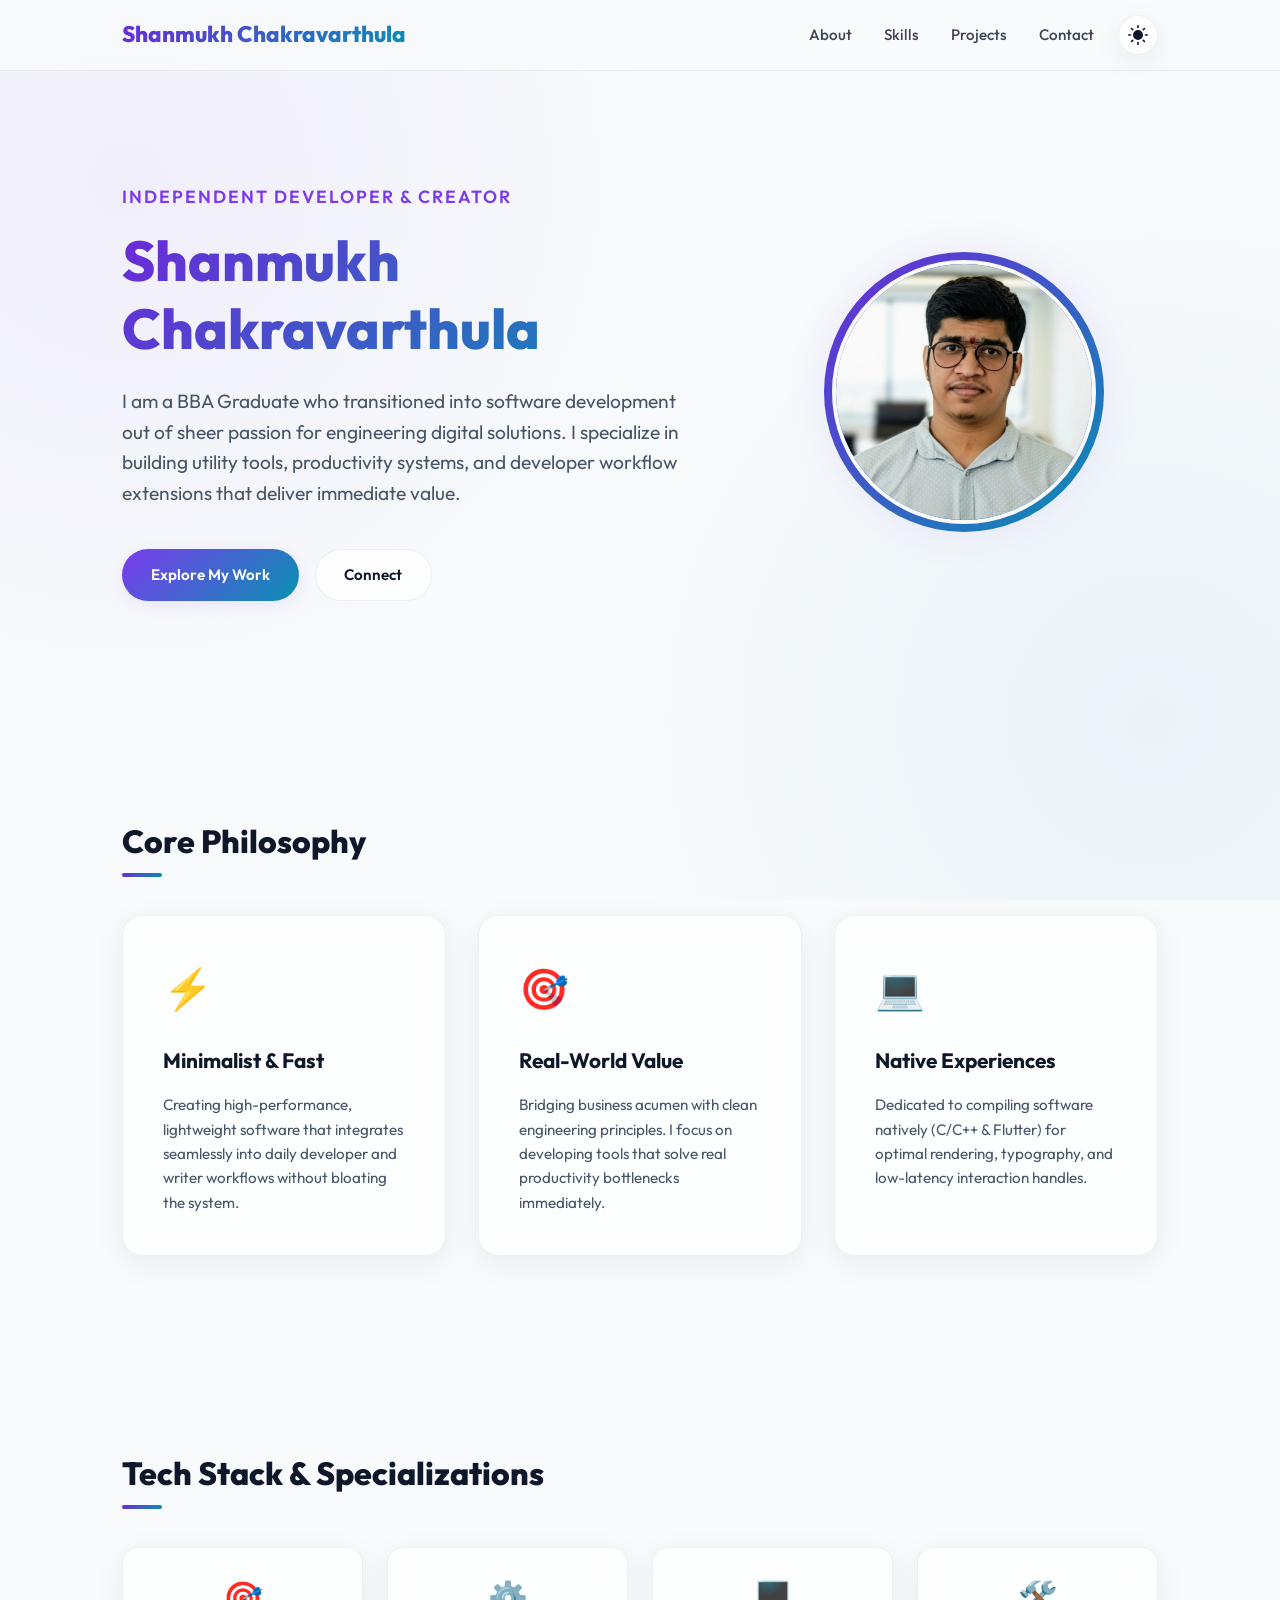
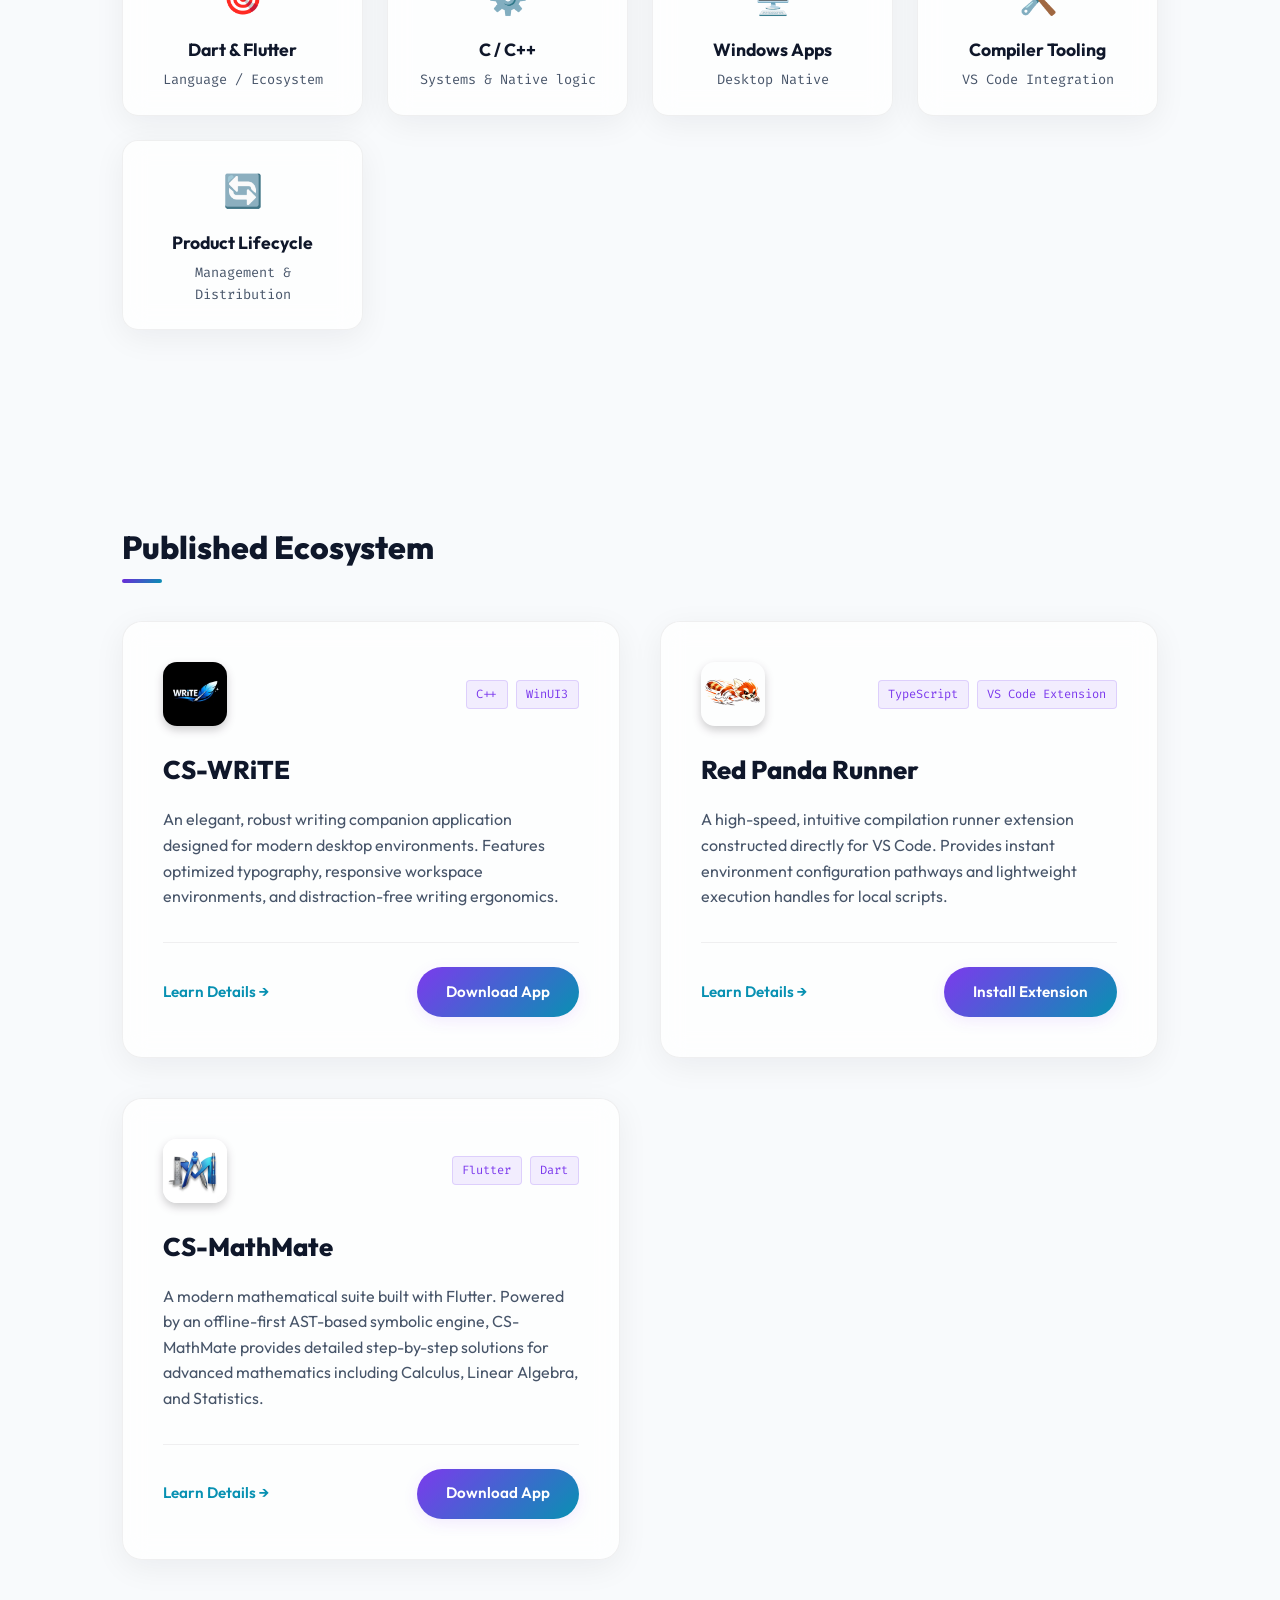
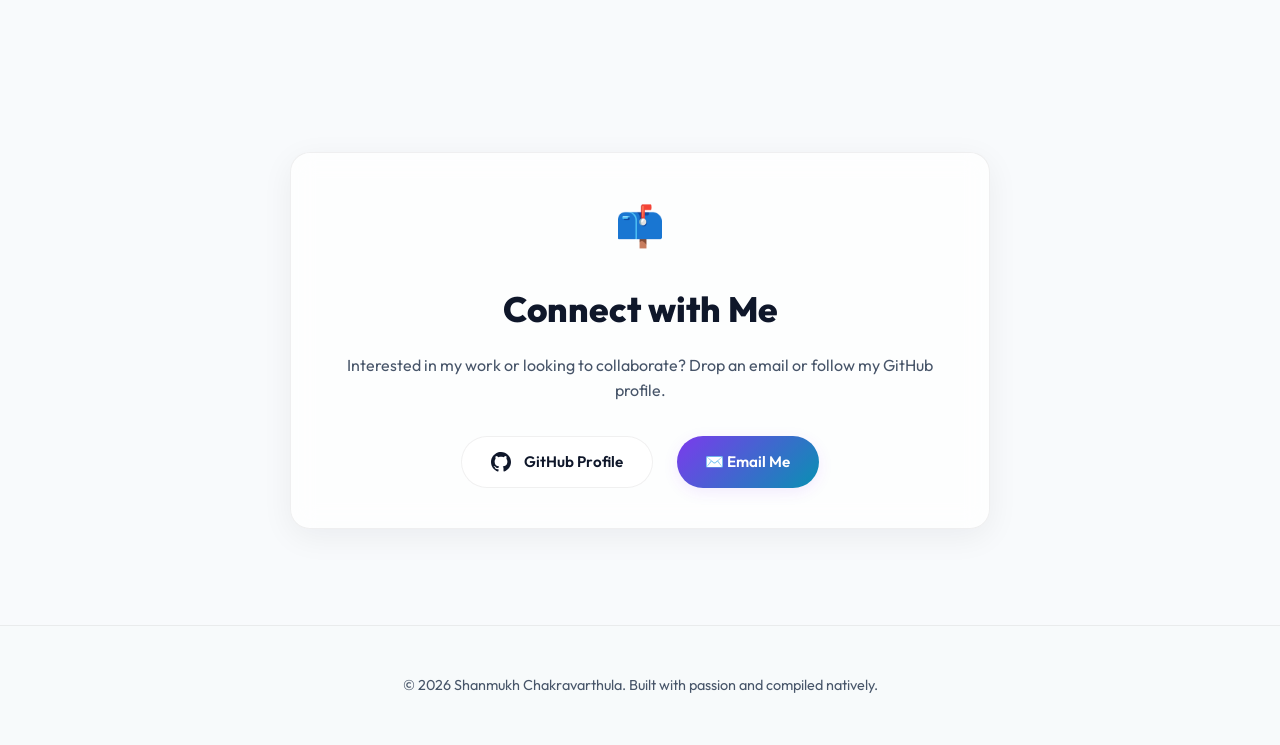
==== commit e33c9185: "Update CS-MathMate project details to Flutter Windows" ====
--- a/index.html
+++ b/index.html
@@ -191,13 +191,13 @@
                     <div class="project-header">
                         <img src="assets/cs-mathmate.webp" alt="CS-MathMate Logo" class="project-logo-img">
                         <div class="project-tags">
-                            <span class="tag">C++</span>
-                            <span class="tag">WinUI3</span>
+                            <span class="tag">Flutter</span>
+                            <span class="tag">Dart</span>
                         </div>
                     </div>
                     <a href="cs-mathmate.html" class="project-name-link" id="link-cs-mathmate">CS-MathMate</a>
                     <p class="project-desc">
-                        A modern, native Windows utility application designed to assist students with mathematics problems. Features dedicated solvers for Trigonometry, Probability, Statistics, Number Theory, and Sets.
+                        A modern mathematical suite built with Flutter. Powered by an offline-first AST-based symbolic engine, CS-MathMate provides detailed step-by-step solutions for advanced mathematics including Calculus, Linear Algebra, and Statistics.
                     </p>
                     <div class="project-footer">
                         <a href="cs-mathmate.html" class="project-link-local" id="link-learn-cs-mathmate">Learn Details &rarr;</a>
